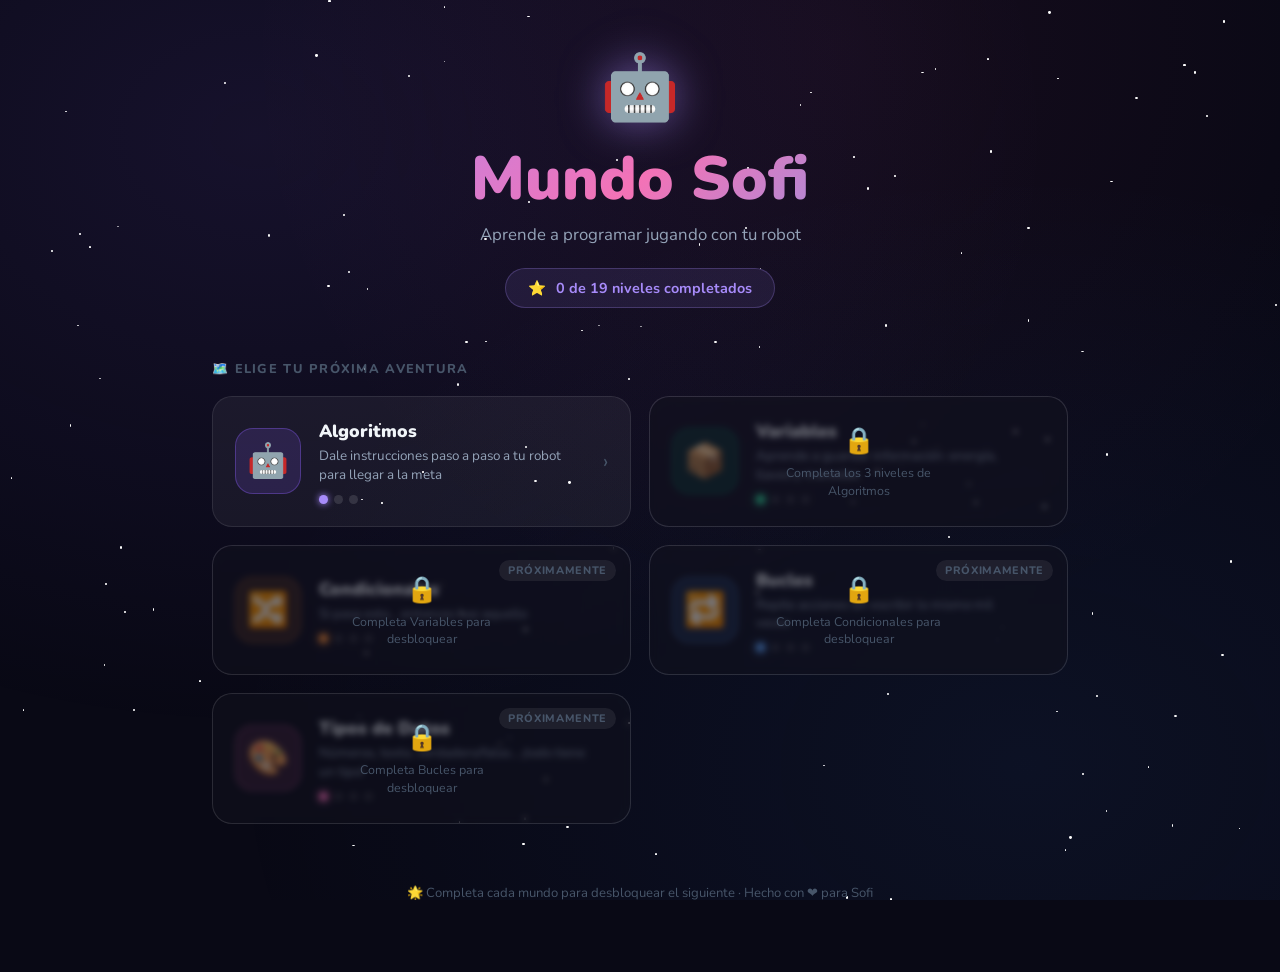
==== index.html @ 924c5dc8 "v1" ====
<!DOCTYPE html>
<html lang="es">
<head>
  <meta charset="UTF-8" />
  <meta name="viewport" content="width=device-width, initial-scale=1.0"/>
  <meta name="description" content="Mundo Sofi – Aprende a programar jugando con tu robot en aventuras de código.">
  <title>Mundo Sofi 🌟 – Aprende a Programar</title>
  <link rel="stylesheet" href="assets/style.css">
  <style>
    body { display: flex; flex-direction: column; align-items: center; }

    /* ─── Hub Container ─── */
    .hub { position: relative; z-index: 1; width: 100%; max-width: 900px; padding: 44px 22px 70px; }

    /* ─── Header ─── */
    .hub-header { text-align: center; margin-bottom: 52px; }

    .robot-anim {
      font-size: 4rem;
      display: inline-block;
      animation: robotBounce 2.2s ease-in-out infinite;
      filter: drop-shadow(0 0 22px rgba(167,139,250,.55));
      margin-bottom: 14px;
    }
    @keyframes robotBounce {
      0%, 100% { transform: translateY(0)   rotate(-4deg); }
      50%       { transform: translateY(-13px) rotate(4deg); }
    }

    .hub-title {
      font-size: clamp(2.4rem, 7vw, 3.8rem);
      font-weight: 900;
      background: linear-gradient(135deg, #a78bfa 0%, #f472b6 50%, #60a5fa 100%);
      -webkit-background-clip: text; -webkit-text-fill-color: transparent; background-clip: text;
      line-height: 1.1;
      margin-bottom: 10px;
    }

    .hub-sub {
      font-size: 1.05rem;
      color: var(--text-mid);
      margin-bottom: 22px;
    }

    .progress-pill {
      display: inline-flex; align-items: center; gap: 8px;
      background: rgba(167,139,250,.1);
      border: 1px solid rgba(167,139,250,.25);
      border-radius: 50px;
      padding: 9px 22px;
      font-size: 0.9rem; font-weight: 700;
      color: var(--primary);
    }
    .progress-pill .stars { color: var(--yellow); margin-right: 2px; }

    /* ─── Section label ─── */
    .section-label {
      font-size: 0.8rem; font-weight: 800;
      text-transform: uppercase; letter-spacing: 0.1em;
      color: var(--text-dim);
      margin-bottom: 18px;
    }

    /* ─── Category Grid ─── */
    .cat-grid {
      display: grid;
      grid-template-columns: repeat(auto-fill, minmax(360px, 1fr));
      gap: 18px;
    }
    @media (max-width: 500px) { .cat-grid { grid-template-columns: 1fr; } }

    /* ─── Category Card ─── */
    .cat-card {
      position: relative;
      background: rgba(255,255,255,.05);
      border: 1px solid rgba(255,255,255,.09);
      border-radius: 20px;
      padding: 22px;
      display: flex; align-items: center; gap: 18px;
      text-decoration: none; color: inherit;
      transition: all 0.3s ease;
      overflow: hidden;
    }

    /* Glow layer on hover */
    .cat-card::before {
      content: '';
      position: absolute; inset: 0;
      background: linear-gradient(135deg, var(--c-bg, rgba(167,139,250,.06)) 0%, transparent 65%);
      opacity: 0; transition: opacity 0.3s;
      border-radius: 20px;
    }
    .cat-card:not(.locked):hover::before { opacity: 1; }
    .cat-card:not(.locked):hover {
      transform: translateY(-5px);
      border-color: var(--c-border, rgba(167,139,250,.35));
      box-shadow: 0 14px 40px rgba(0,0,0,.35), 0 0 0 1px var(--c-border, rgba(167,139,250,.2));
    }

    .cat-card.locked { cursor: default; }
    .cat-card.locked:hover { transform: none; }

    /* Icon bubble */
    .cat-icon {
      flex-shrink: 0;
      width: 66px; height: 66px;
      border-radius: 18px;
      display: flex; align-items: center; justify-content: center;
      font-size: 2.1rem;
      background: var(--c-icon-bg, rgba(167,139,250,.14));
      border: 1px solid var(--c-border, rgba(167,139,250,.22));
      position: relative; z-index: 1;
      transition: transform 0.3s;
    }
    .cat-card:not(.locked):hover .cat-icon { transform: scale(1.1) rotate(-5deg); }

    /* Content */
    .cat-content { flex: 1; position: relative; z-index: 1; min-width: 0; }
    .cat-name    { font-size: 1.1rem; font-weight: 900; color: var(--text); margin-bottom: 4px; }
    .cat-desc    { font-size: 0.84rem; color: var(--text-mid); margin-bottom: 10px; line-height: 1.4; }

    /* Level dots */
    .cat-dots { display: flex; gap: 6px; }
    .dot {
      width: 9px; height: 9px; border-radius: 50%;
      background: rgba(255,255,255,.12);
    }
    .dot.done    { background: var(--green); }
    .dot.current { background: var(--c-accent, var(--primary)); box-shadow: 0 0 7px var(--c-accent, var(--primary)); }

    .cat-arrow { color: var(--text-dim); font-size: 1.3rem; position: relative; z-index:1; transition: transform 0.2s; }
    .cat-card:not(.locked):hover .cat-arrow { transform: translateX(5px); color: var(--text-mid); }

    /* Lock overlay */
    .lock-overlay {
      position: absolute; inset: 0;
      background: rgba(9, 9, 21, 0.55);
      border-radius: 20px;
      display: flex; flex-direction: column; align-items: center; justify-content: center;
      gap: 6px;
      backdrop-filter: blur(3px);
      z-index: 2;
    }
    .lock-icon  { font-size: 1.6rem; }
    .lock-text  { font-size: 0.78rem; color: var(--text-dim); text-align: center; max-width: 180px; line-height: 1.4; }

    /* Coming soon badge */
    .soon-badge {
      position: absolute; top: 14px; right: 14px;
      background: rgba(255,255,255,.07);
      color: var(--text-dim);
      font-size: 0.68rem; font-weight: 800;
      padding: 3px 9px; border-radius: 20px;
      z-index: 3; text-transform: uppercase; letter-spacing: 0.06em;
    }

    /* ─── Footer ─── */
    .hub-footer {
      text-align: center; margin-top: 60px;
      color: var(--text-dim); font-size: 0.82rem;
    }
  </style>
</head>
<body>
  <!-- Stars background -->
  <div class="stars-bg" id="stars"></div>

  <main class="hub">

    <!-- ── Header ── -->
    <header class="hub-header">
      <div class="robot-anim">🤖</div>
      <h1 class="hub-title">Mundo Sofi</h1>
      <p class="hub-sub">Aprende a programar jugando con tu robot</p>
      <div class="progress-pill">
        <span class="stars">⭐</span>
        <span id="progressText">0 de 7 niveles completados</span>
      </div>
    </header>

    <!-- ── Categories ── -->
    <p class="section-label">🗺️ Elige tu próxima aventura</p>
    <div class="cat-grid" id="catGrid"></div>

    <footer class="hub-footer">
      <p>🌟 Completa cada mundo para desbloquear el siguiente · Hecho con ❤️ para Sofi</p>
    </footer>

  </main>

  <script src="assets/progress.js"></script>
  <script>
    // ────────────────────────────────────────────────
    //  Stars
    // ────────────────────────────────────────────────
    (() => {
      const c = document.getElementById('stars');
      for (let i = 0; i < 130; i++) {
        const s = document.createElement('div');
        s.className = 'star';
        s.style.cssText = `
          left: ${Math.random()*100}%;
          top:  ${Math.random()*100}%;
          --dur: ${(2 + Math.random()*4).toFixed(1)}s;
          --dly: ${(-Math.random()*4).toFixed(1)}s;
          width:  ${(1 + Math.random()*2).toFixed(1)}px;
          height: ${(1 + Math.random()*2).toFixed(1)}px;
        `;
        c.appendChild(s);
      }
    })();

    // ────────────────────────────────────────────────
    //  Category definitions
    // ────────────────────────────────────────────────
    const CATS = [
      {
        id: 'algoritmos',
        name: 'Algoritmos',
        icon: '🤖',
        desc: 'Dale instrucciones paso a paso a tu robot para llegar a la meta',
        cBg:     'rgba(139,92,246,.08)',
        cBorder: 'rgba(139,92,246,.36)',
        cIconBg: 'rgba(139,92,246,.16)',
        cAccent: '#a78bfa',
        total: 3,
        href: 'apps/algoritmos.html',
        alwaysOpen: true,
        hint: null,
        soon: false,
      },
      {
        id: 'variables',
        name: 'Variables',
        icon: '📦',
        desc: 'Aprende a guardar información: energía, llaves y monedas',
        cBg:     'rgba(16,185,129,.08)',
        cBorder: 'rgba(16,185,129,.36)',
        cIconBg: 'rgba(16,185,129,.16)',
        cAccent: '#34d399',
        total: 4,
        href: 'apps/variables.html',
        alwaysOpen: false,
        hint: 'Completa los 3 niveles de Algoritmos',
        soon: false,
      },
      {
        id: 'condicionales',
        name: 'Condicionales',
        icon: '🔀',
        desc: 'Si pasa esto… entonces haz aquello',
        cBg:     'rgba(251,146,60,.08)',
        cBorder: 'rgba(251,146,60,.36)',
        cIconBg: 'rgba(251,146,60,.16)',
        cAccent: '#fb923c',
        total: 4,
        href: null,
        alwaysOpen: false,
        hint: 'Completa Variables para desbloquear',
        soon: true,
      },
      {
        id: 'bucles',
        name: 'Bucles',
        icon: '🔁',
        desc: 'Repite acciones sin escribir lo mismo mil veces',
        cBg:     'rgba(96,165,250,.08)',
        cBorder: 'rgba(96,165,250,.36)',
        cIconBg: 'rgba(96,165,250,.16)',
        cAccent: '#60a5fa',
        total: 4,
        href: null,
        alwaysOpen: false,
        hint: 'Completa Condicionales para desbloquear',
        soon: true,
      },
      {
        id: 'tipos',
        name: 'Tipos de Datos',
        icon: '🎨',
        desc: 'Números, texto, verdadero/falso… ¡todo tiene un tipo!',
        cBg:     'rgba(244,114,182,.08)',
        cBorder: 'rgba(244,114,182,.36)',
        cIconBg: 'rgba(244,114,182,.16)',
        cAccent: '#f472b6',
        total: 4,
        href: null,
        alwaysOpen: false,
        hint: 'Completa Bucles para desbloquear',
        soon: true,
      },
    ];

    // ────────────────────────────────────────────────
    //  Render
    // ────────────────────────────────────────────────
    function render() {
      const grid = document.getElementById('catGrid');
      grid.innerHTML = '';

      let totalDone = 0;
      const totalAll = CATS.reduce((s, c) => s + c.total, 0);

      CATS.forEach(cat => {
        const unlocked = cat.alwaysOpen || Progress.isUnlocked(cat.id);
        const done     = Progress.getLevel(cat.id);
        totalDone += done;

        const card = document.createElement('a');
        card.href      = (unlocked && cat.href) ? cat.href : '#';
        card.className = 'cat-card' + (unlocked ? '' : ' locked');
        card.style.cssText = `
          --c-bg:      ${cat.cBg};
          --c-border:  ${cat.cBorder};
          --c-icon-bg: ${cat.cIconBg};
          --c-accent:  ${cat.cAccent};
        `;
        if (!unlocked || !cat.href) {
          card.addEventListener('click', e => e.preventDefault());
        }

        // Level dots
        let dots = '';
        for (let i = 1; i <= cat.total; i++) {
          dots += `<div class="dot${i <= done ? ' done' : i === done+1 ? ' current' : ''}" title="Nivel ${i}"></div>`;
        }

        card.innerHTML = `
          ${cat.soon ? '<span class="soon-badge">Próximamente</span>' : ''}
          <div class="cat-icon">${cat.icon}</div>
          <div class="cat-content">
            <div class="cat-name">${cat.name}</div>
            <div class="cat-desc">${cat.desc}</div>
            <div class="cat-dots">${dots}</div>
          </div>
          <div class="cat-arrow">${(unlocked && !cat.soon) ? '›' : ''}</div>
        `;

        if (!unlocked) {
          const overlay = document.createElement('div');
          overlay.className = 'lock-overlay';
          overlay.innerHTML = `<div class="lock-icon">🔒</div><div class="lock-text">${cat.hint}</div>`;
          card.appendChild(overlay);
        }

        grid.appendChild(card);
      });

      document.getElementById('progressText').textContent =
        `${totalDone} de ${totalAll} niveles completados`;
    }

    render();
  </script>
</body>
</html>
---- assets/style.css ----
/* =================================================================
   Sofi Learning Platform — Design System
   Dark cosmic theme with glassmorphism & micro-animations
   ================================================================= */

@import url('https://fonts.googleapis.com/css2?family=Nunito:wght@400;600;700;800;900&display=swap');

/* ─── CSS Custom Properties ─── */
:root {
  --bg: #090915;
  --bg-card: rgba(255, 255, 255, 0.05);
  --bg-input: rgba(0, 0, 0, 0.35);

  --primary: #a78bfa;
  --primary-dim: rgba(167, 139, 250, 0.18);
  --primary-glow: rgba(167, 139, 250, 0.38);

  --green: #34d399;
  --green-dim: rgba(52, 211, 153, 0.18);
  --green-glow: rgba(52, 211, 153, 0.38);

  --yellow: #fbbf24;
  --yellow-dim: rgba(251, 191, 36, 0.15);
  --yellow-glow: rgba(251, 191, 36, 0.38);

  --red: #f87171;
  --red-dim: rgba(248, 113, 113, 0.15);
  --red-glow: rgba(248, 113, 113, 0.35);

  --text: #f1f5f9;
  --text-mid: #94a3b8;
  --text-dim: #475569;

  --border: rgba(255, 255, 255, 0.09);
  --border-bright: rgba(255, 255, 255, 0.2);

  --radius-sm: 8px;
  --radius-md: 14px;
  --radius-lg: 20px;
  --transition: 0.25s ease;
}

/* ─── Reset & Base ─── */
*, *::before, *::after { box-sizing: border-box; margin: 0; padding: 0; }

body {
  font-family: 'Nunito', system-ui, sans-serif;
  background: var(--bg);
  color: var(--text);
  min-height: 100vh;
  overflow-x: hidden;
}

/* Nebula effect painted on body */
body::before {
  content: '';
  position: fixed;
  inset: 0;
  background:
    radial-gradient(ellipse at 20% 15%, rgba(139, 92, 246, 0.10) 0%, transparent 55%),
    radial-gradient(ellipse at 80% 85%, rgba(59, 130, 246, 0.07)  0%, transparent 55%),
    radial-gradient(ellipse at 65% 5%,  rgba(236, 72, 153, 0.06) 0%, transparent 50%);
  pointer-events: none;
  z-index: 0;
}

/* ─── Stars Background ─── */
.stars-bg {
  position: fixed;
  inset: 0;
  pointer-events: none;
  z-index: 0;
  overflow: hidden;
}

.star {
  position: absolute;
  background: #fff;
  border-radius: 50%;
  animation: twinkle var(--dur, 3s) ease-in-out infinite var(--dly, 0s);
}

@keyframes twinkle {
  0%, 100% { opacity: 0.12; transform: scale(1); }
  50%       { opacity: 0.85; transform: scale(1.7); }
}

/* ─── Layout ─── */
.page {
  position: relative;
  z-index: 1;
  max-width: 1040px;
  margin: 0 auto;
  padding: 28px 20px 60px;
}

/* ─── Glass Card ─── */
.card {
  background: var(--bg-card);
  border: 1px solid var(--border);
  border-radius: var(--radius-lg);
  backdrop-filter: blur(14px);
  -webkit-backdrop-filter: blur(14px);
  padding: 22px;
}

/* ─── Buttons ─── */
.btn {
  display: inline-flex; align-items: center; justify-content: center; gap: 6px;
  padding: 11px 18px;
  border: none; border-radius: var(--radius-sm);
  font-family: 'Nunito', sans-serif; font-weight: 800; font-size: 0.9rem;
  cursor: pointer; transition: var(--transition);
  text-decoration: none; line-height: 1;
}
.btn:active { transform: scale(0.97) !important; }

.btn-primary {
  background: linear-gradient(135deg, var(--primary), #7c3aed);
  color: #fff;
  box-shadow: 0 4px 14px var(--primary-glow);
}
.btn-primary:hover { transform: translateY(-2px); box-shadow: 0 7px 22px var(--primary-glow); }

.btn-green {
  background: linear-gradient(135deg, var(--green), #059669);
  color: #fff;
  box-shadow: 0 4px 14px var(--green-glow);
}
.btn-green:hover { transform: translateY(-2px); box-shadow: 0 7px 22px var(--green-glow); }

.btn-yellow {
  background: linear-gradient(135deg, var(--yellow), #d97706);
  color: #1c1417;
}
.btn-yellow:hover { transform: translateY(-2px); }

.btn-ghost {
  background: rgba(255,255,255,0.06);
  color: var(--text-mid);
  border: 1px solid var(--border);
}
.btn-ghost:hover {
  background: rgba(255,255,255,0.11);
  color: var(--text);
  border-color: var(--border-bright);
}

/* ─── Code Editor ─── */
.code-editor {
  width: 100%; height: 230px;
  background: var(--bg-input);
  border: 1.5px solid var(--border);
  border-radius: var(--radius-md);
  padding: 14px;
  font-family: 'Courier New', monospace;
  font-size: 1rem; line-height: 1.7;
  color: var(--text);
  resize: none; outline: none;
  transition: border-color var(--transition), box-shadow var(--transition);
}
.code-editor::placeholder { color: var(--text-dim); }
.code-editor:focus {
  border-color: var(--primary);
  box-shadow: 0 0 0 3px var(--primary-dim);
}

/* ─── Log Box ─── */
.log {
  padding: 12px 16px;
  border-radius: var(--radius-md);
  font-weight: 700; font-size: 0.88rem;
  min-height: 50px;
  border: 1px solid var(--border);
  background: rgba(255,255,255,0.04);
  color: var(--text-dim);
  transition: background var(--transition), border-color var(--transition), color var(--transition);
  display: flex; align-items: center;
}
.log.status { background: var(--green-dim); border-color: var(--green-glow); color: var(--green); }
.log.error  { background: var(--red-dim);   border-color: var(--red-glow);   color: var(--red);   }
.log.win    {
  background: var(--yellow-dim); border-color: var(--yellow-glow); color: var(--yellow);
  animation: logWin 0.4s ease;
}
@keyframes logWin { 0%,100%{transform:scale(1)} 50%{transform:scale(1.02)} }

/* ─── Help Box ─── */
.help {
  background: var(--primary-dim);
  border-left: 3px solid var(--primary);
  border-radius: 0 var(--radius-sm) var(--radius-sm) 0;
  padding: 12px 14px;
  font-size: 0.84rem;
  color: var(--text-mid);
  line-height: 1.6;
}
.help strong { color: var(--text); }
.help code {
  background: rgba(167, 139, 250, 0.25);
  color: var(--primary);
  padding: 1px 5px; border-radius: 4px;
  font-family: 'Courier New', monospace; font-size: 0.85em;
}
.help ul { margin-left: 18px; margin-top: 6px; }
.help li { margin-bottom: 3px; }

/* ─── Game Grid ─── */
.grid-wrap {
  display: grid;
  grid-template-columns: repeat(var(--cols, 8), minmax(0, 1fr));
  grid-template-rows:    repeat(var(--rows, 8), minmax(0, 1fr));
  gap: 3px;
  background: rgba(0, 0, 0, 0.28);
  padding: 5px;
  border-radius: var(--radius-md);
  border: 1px solid var(--border);
  aspect-ratio: 1;
  width: 100%;
}

.cell {
  background: rgba(255, 255, 255, 0.035);
  border: 1px solid rgba(255, 255, 255, 0.055);
  border-radius: 6px;
  display: flex; align-items: center; justify-content: center;
  font-size: clamp(0.72rem, 2.2vw, 1.3rem);
  transition: background 0.15s;
  position: relative;
  overflow: hidden;
  white-space: nowrap;
  user-select: none;
}

.cell.c-start { background: rgba(52, 211, 153, 0.14); border-color: rgba(52, 211, 153, 0.3); }
.cell.c-goal  {
  background: var(--yellow-dim);
  border-color: var(--yellow-glow);
  animation: goalPulse 2.5s ease-in-out infinite;
}
@keyframes goalPulse {
  0%, 100% { box-shadow: inset 0 0 0 0 rgba(251,191,36,.15); }
  50%      { box-shadow: inset 0 0 12px 0 rgba(251,191,36,.2); }
}
.cell.c-wall { background: rgba(100, 116, 139, 0.45); border-color: rgba(100, 116, 139, 0.5); }
.cell.c-bomb { background: var(--red-dim); border-color: var(--red-glow); }
.cell.c-off  {
  background: rgba(248,113,113,0.3) !important;
  border: 2px solid var(--red) !important;
  animation: shake 0.4s ease;
}
@keyframes shake { 0%,100%{transform:translateX(0)} 25%{transform:translateX(-5px)} 75%{transform:translateX(5px)} }

.cell.c-apple { animation: itemBob 2s   ease-in-out infinite; }
.cell.c-key   { animation: itemBob 2.2s ease-in-out infinite 0.3s; }
.cell.c-coin  { animation: itemBob 1.8s ease-in-out infinite 0.15s; }
@keyframes itemBob { 0%,100%{transform:translateY(0)} 50%{transform:translateY(-3px)} }

/* ─── Float Popup (variables game) ─── */
.float-popup {
  position: absolute;
  font-size: 0.78rem; font-weight: 900;
  pointer-events: none;
  animation: floatUp 0.85s ease forwards;
  z-index: 20;
  white-space: nowrap;
  top: 0; left: 50%;
  transform: translateX(-50%);
}
.float-popup.pos { color: var(--green); }
.float-popup.neg { color: var(--red); }
@keyframes floatUp {
  0%   { transform: translateX(-50%) translateY(0);     opacity: 1; }
  100% { transform: translateX(-50%) translateY(-28px); opacity: 0; }
}

/* ─── Stats Panel (variables) ─── */
.stats-panel {
  background: rgba(0, 0, 0, 0.3);
  border: 1px solid var(--border);
  border-radius: var(--radius-md);
  padding: 14px 16px;
}
.stats-title {
  font-size: 0.75rem; font-weight: 800;
  text-transform: uppercase; letter-spacing: 0.09em;
  color: var(--text-dim); margin-bottom: 10px;
}
.stat-row {
  display: flex; align-items: center; justify-content: space-between;
  padding: 7px 0;
  border-bottom: 1px solid rgba(255,255,255,0.05);
}
.stat-row:last-child { border-bottom: none; }
.stat-label {
  display: flex; align-items: center; gap: 7px;
  font-size: 0.9rem; font-weight: 700;
  color: var(--text-mid);
  font-family: 'Courier New', monospace;
}
.stat-val {
  font-size: 1.1rem; font-weight: 900;
  color: var(--text);
  min-width: 30px; text-align: right;
  transition: color 0.25s;
}
.stat-val.up   { color: var(--green); animation: statUp 0.45s ease; }
.stat-val.down { color: var(--red);   animation: statDn 0.45s ease; }
@keyframes statUp { 0%,100%{transform:scale(1)} 40%{transform:scale(1.55)} }
@keyframes statDn { 0%,100%{transform:scale(1)} 40%{transform:scale(0.7)} }

/* Energy bar */
.energy-bar-wrap { margin-top: 5px; background: rgba(255,255,255,0.07); border-radius: 20px; height: 5px; overflow: hidden; }
.energy-bar      { height: 100%; border-radius: 20px; transition: width 0.5s ease, background 0.5s; }

/* ─── Level Tabs ─── */
.level-tabs { display: flex; gap: 6px; flex-wrap: wrap; }
.level-tab {
  padding: 7px 16px;
  border-radius: 50px;
  font-size: 0.82rem; font-weight: 800;
  cursor: pointer;
  border: 1px solid var(--border);
  background: rgba(255,255,255,0.04);
  color: var(--text-dim);
  transition: var(--transition);
  white-space: nowrap;
}
.level-tab:hover { background: rgba(255,255,255,0.09); color: var(--text-mid); }
.level-tab.active {
  background: var(--primary-dim);
  border-color: var(--primary-glow);
  color: var(--primary);
}
.level-tab.done {
  background: var(--green-dim);
  border-color: var(--green-glow);
  color: var(--green);
}
.level-tab.done.active {
  border-color: var(--green);
}
.level-tab.locked-tab {
  opacity: 0.4;
  cursor: not-allowed;
}

/* ─── Concept Box ─── */
.concept-box {
  background: rgba(167, 139, 250, 0.07);
  border: 1px solid rgba(167, 139, 250, 0.18);
  border-radius: var(--radius-md);
  padding: 12px 14px;
  font-size: 0.84rem;
  color: var(--text-mid);
  line-height: 1.65;
}
.concept-box strong { color: var(--primary); }
.concept-box code {
  background: rgba(167, 139, 250, 0.2);
  color: var(--primary);
  padding: 1px 5px; border-radius: 4px;
  font-family: 'Courier New', monospace;
}

/* ─── Top Navigation ─── */
.top-nav {
  display: flex; align-items: center; gap: 12px;
  margin-bottom: 22px;
  flex-wrap: wrap;
}
.top-nav h1 {
  font-size: 1.15rem; font-weight: 900;
  flex: 1;
}
.top-nav .gradient-text {
  background: linear-gradient(135deg, var(--primary), #f472b6);
  -webkit-background-clip: text;
  -webkit-text-fill-color: transparent;
  background-clip: text;
}

/* ─── Game Two-Column Layout ─── */
.game-layout { display: flex; gap: 20px; align-items: flex-start; }
.game-left   { flex: 1; min-width: 0; display: flex; flex-direction: column; gap: 14px; }
.game-right  { flex: 1; min-width: 0; display: flex; flex-direction: column; gap: 14px; }

@media (max-width: 720px) {
  .game-layout { flex-direction: column; }
}

/* ─── Robot Info ─── */
.robot-info {
  font-size: 0.82rem;
  color: var(--text-mid);
  font-weight: 700;
}

/* ─── Win Celebration Modal ─── */
.celebration {
  position: fixed; inset: 0; z-index: 100;
  display: none; align-items: center; justify-content: center;
  background: rgba(0, 0, 0, 0.65);
  backdrop-filter: blur(8px);
}
.celebration.show { display: flex; animation: fadeIn 0.3s ease; }
@keyframes fadeIn { from { opacity: 0; } to { opacity: 1; } }

.celebration-card {
  background: rgba(15, 12, 35, 0.95);
  border: 1px solid rgba(251, 191, 36, 0.4);
  border-radius: 24px;
  padding: 40px 48px;
  text-align: center;
  animation: popIn 0.4s cubic-bezier(0.175, 0.885, 0.32, 1.275);
  max-width: 400px;
  width: 90%;
  box-shadow: 0 0 60px rgba(251, 191, 36, 0.15);
}
@keyframes popIn {
  from { transform: scale(0.6); opacity: 0; }
  to   { transform: scale(1);   opacity: 1; }
}

.celebration-emoji {
  font-size: 3.5rem;
  display: block;
  margin-bottom: 14px;
  animation: celebBounce 0.6s ease infinite alternate;
}
@keyframes celebBounce { from { transform: scale(1); } to { transform: scale(1.18); } }

.celebration-title {
  font-size: 1.6rem; font-weight: 900;
  color: var(--yellow);
  margin-bottom: 8px;
}
.celebration-sub {
  font-size: 0.95rem;
  color: var(--text-mid);
  margin-bottom: 26px;
  line-height: 1.5;
}
.celebration-btns { display: flex; gap: 10px; justify-content: center; flex-wrap: wrap; }

/* ─── Gradient text utility ─── */
.gradient-text {
  background: linear-gradient(135deg, var(--primary) 0%, #f472b6 60%, #60a5fa 100%);
  -webkit-background-clip: text;
  -webkit-text-fill-color: transparent;
  background-clip: text;
}
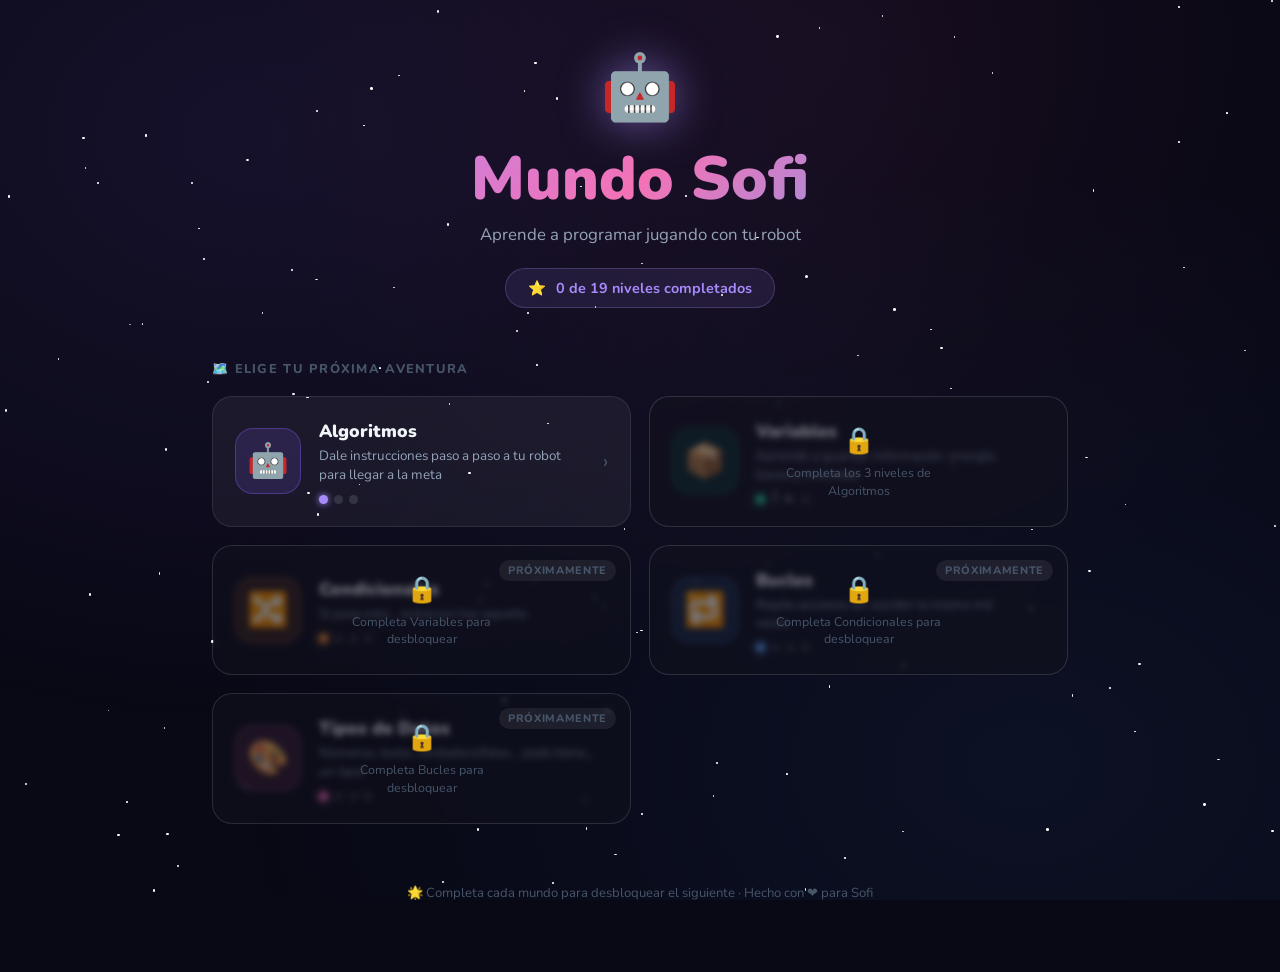
==== commit 89bd6083: "proximamente desbloqueado" ====
--- a/index.html
+++ b/index.html
@@ -326,14 +326,14 @@
         }
 
         card.innerHTML = `
-          ${cat.soon ? '<span class="soon-badge">Próximamente</span>' : ''}
+          ${(cat.soon && !unlocked) ? '<span class="soon-badge">Próximamente</span>' : ''}
           <div class="cat-icon">${cat.icon}</div>
           <div class="cat-content">
             <div class="cat-name">${cat.name}</div>
             <div class="cat-desc">${cat.desc}</div>
             <div class="cat-dots">${dots}</div>
           </div>
-          <div class="cat-arrow">${(unlocked && !cat.soon) ? '›' : ''}</div>
+          <div class="cat-arrow">${(unlocked && cat.href) ? '›' : ''}</div>
         `;
 
         if (!unlocked) {
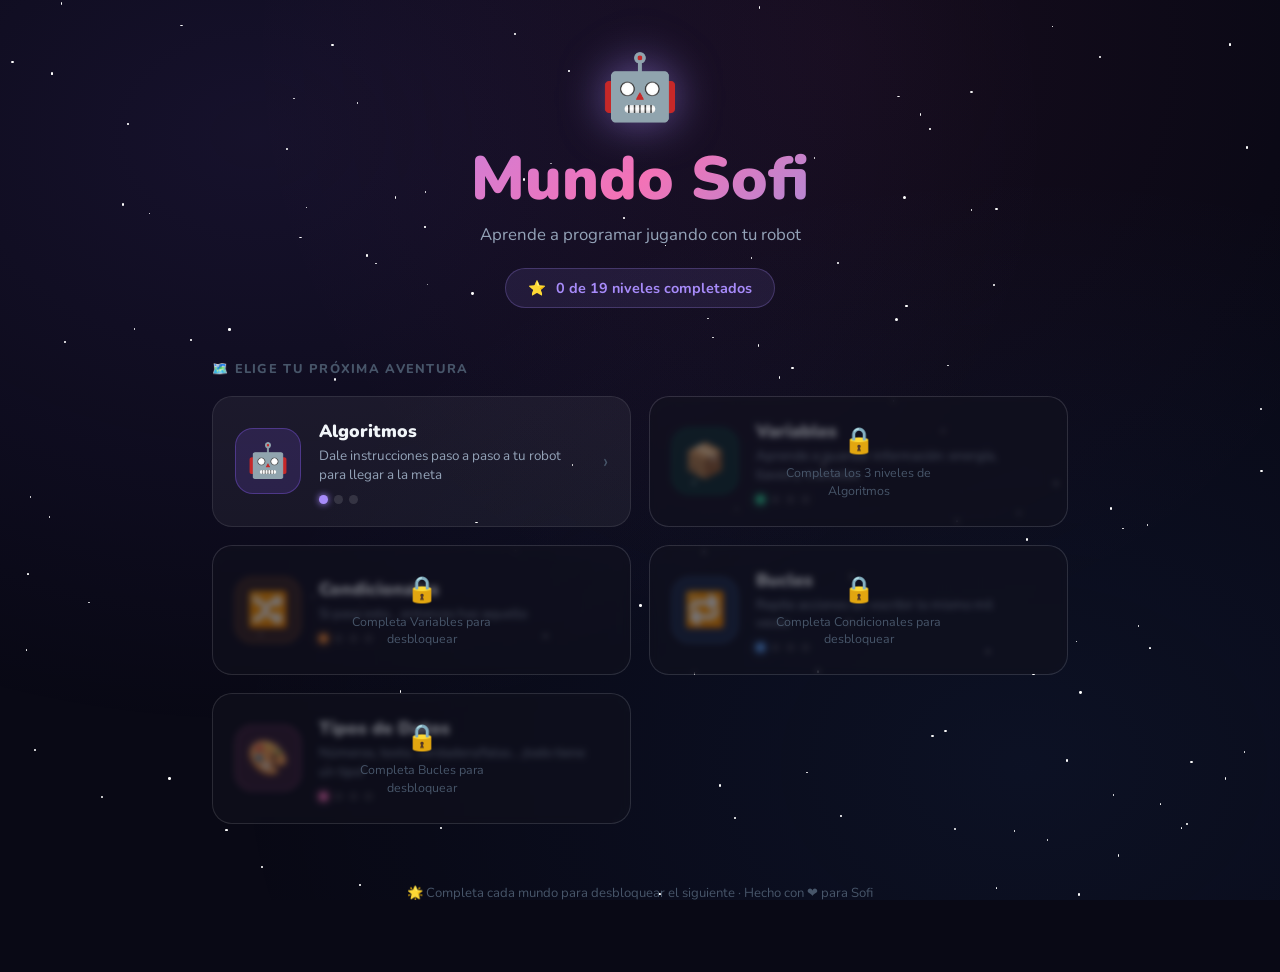
==== commit 1db1d480: "condicionales tipos y bucles" ====
--- a/index.html
+++ b/index.html
@@ -254,10 +254,10 @@
         cIconBg: 'rgba(251,146,60,.16)',
         cAccent: '#fb923c',
         total: 4,
-        href: null,
+        href: 'apps/condicionales.html',
         alwaysOpen: false,
         hint: 'Completa Variables para desbloquear',
-        soon: true,
+        soon: false,
       },
       {
         id: 'bucles',
@@ -269,10 +269,10 @@
         cIconBg: 'rgba(96,165,250,.16)',
         cAccent: '#60a5fa',
         total: 4,
-        href: null,
+        href: 'apps/bucles.html',
         alwaysOpen: false,
         hint: 'Completa Condicionales para desbloquear',
-        soon: true,
+        soon: false,
       },
       {
         id: 'tipos',
@@ -284,10 +284,10 @@
         cIconBg: 'rgba(244,114,182,.16)',
         cAccent: '#f472b6',
         total: 4,
-        href: null,
+        href: 'apps/tipos.html',
         alwaysOpen: false,
         hint: 'Completa Bucles para desbloquear',
-        soon: true,
+        soon: false,
       },
     ];
 
@@ -353,4 +353,4 @@
     render();
   </script>
 </body>
-</html>+</html>
